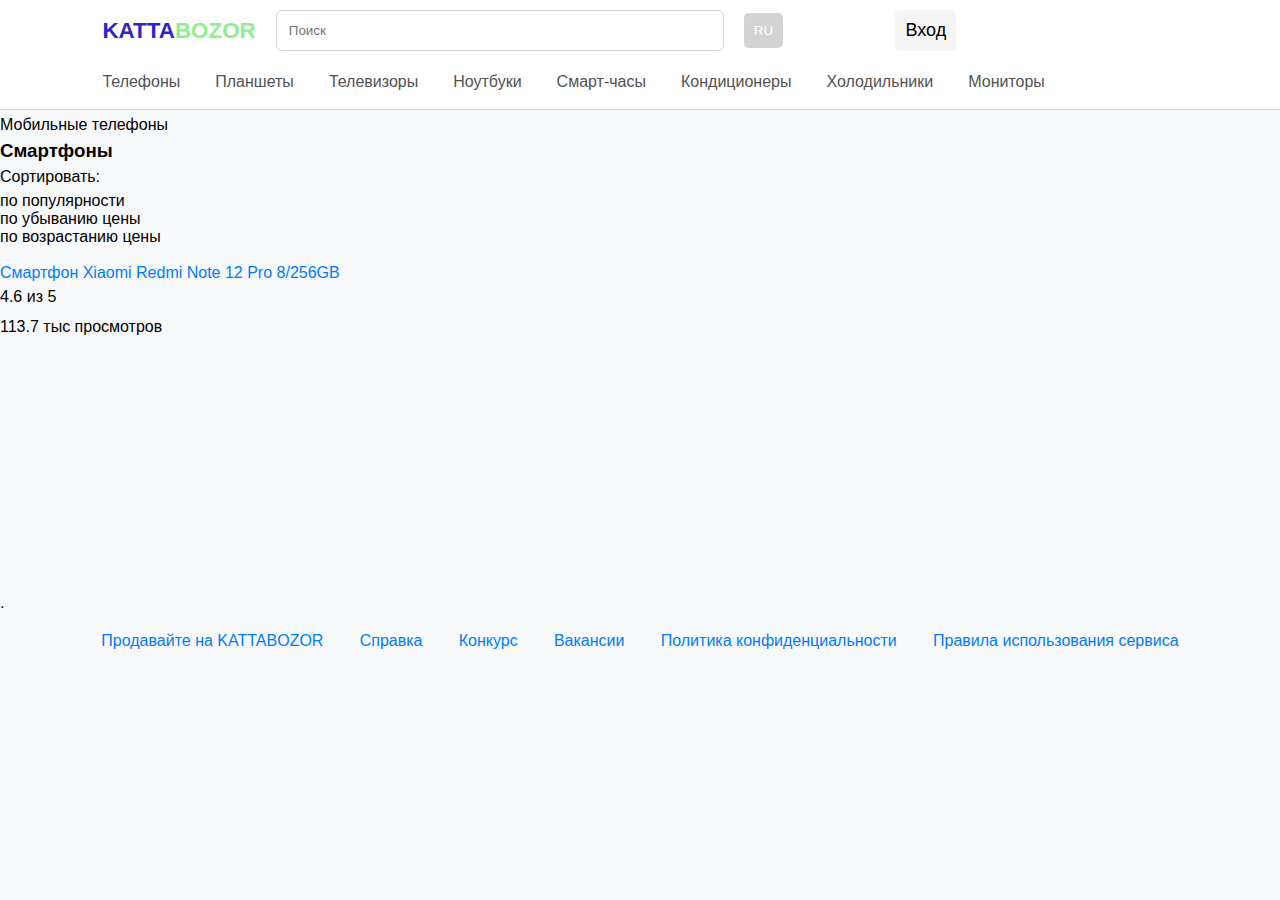
==== phones.html @ 31a4e6ea "lots of updates" ====
<!DOCTYPE html>
<html lang="en">
<head>
    <meta charset="UTF-8">
    <meta name="viewport" content="width=device-width, initial-scale=1.0">
    <link rel="stylesheet" href="rules.css">
    <link rel="stylesheet" href="styles.css">
    <link rel="shortcut icon" href="kattabozor.png" type="image/x-icon">
    <script src="script.js"></script>
    <title>Kattabozor</title>
</head>
<body>
    <header>
        <nav>
            <div class="first">
                <a href="index.html">
                    <p style="color: rgb(47, 35, 204)">KATTA<span style="color: lightgreen">BOZOR</span></p>
                </a>
                <input type="search" placeholder="Поиск">
                <div class="lang">
                    <button>RU</button>
                    <div class="lang-content">
                        <option value="ru">RU</option>
                        <option value="uz">UZ</option>
                    </div>
                </div>
                <a href="signIn.html" class="sign_up">Вход</a>
            </div>
            <div class="second">
                <ul>
                    <li><a href="">Телефоны</a></li>
                    <li><a href="">Планшеты</a></li>
                    <li><a href="">Телевизоры</a></li>
                    <li><a href="">Ноутбуки</a></li>
                    <li><a href="">Смарт-часы</a></li>
                    <li><a href="">Кондиционеры</a></li>
                    <li><a href="">Холодильники</a></li>
                    <li><a href="">Мониторы</a></li>
                </ul>
            </div>
        </nav>
    </header>
    <main>
        <div class="description">
            <p>Мобильные телефоны</p>
            <h3>Смартфоны</h3>
        </div>
        <div class="products">
            <div class="sorting">
                <p>Сортировать:</p>
                <ul>
                    <li>по популярности</li>
                    <li>по убыванию цены</li>
                    <li>по возрастанию цены</li>
                </ul>
                <div class="phoneslist">
                    <div>
                        <img src="" alt="">
                        <div class="desc">
                            <a href="">Смартфон Xiaomi Redmi Note 12 Pro 8/256GB</a>
                            <p>4.6 из 5</p>
                            <p>113.7 тыс просмотров</p>
                            <div class="prices">
                                <a href=""></a>
                                <p></p>
                            </div>
                        </div>
                    </div>
                    <div>
                        <img src="" alt="">
                        <div class="desc">
                            <a href=""></a>
                            <p></p>
                            <div class="prices">
                                <a href=""></a>
                                <p></p>
                            </div>
                        </div>
                    </div>
                    <div>
                        <img src="" alt="">
                        <div class="desc">
                            <a href=""></a>
                            <p></p>
                            <div class="prices">
                                <a href=""></a>
                                <p></p>
                            </div>
                        </div>
                    </div>
                    <div>
                        <img src="" alt="">
                        <div class="desc">
                            <a href=""></a>
                            <p></p>
                            <div class="prices">
                                <a href=""></a>
                                <p></p>
                            </div>
                        </div>
                    </div>
                    <div>
                        <img src="" alt="">
                        <div class="desc">
                            <a href=""></a>
                            <p></p>
                            <div class="prices">
                                <a href=""></a>
                                <p></p>
                            </div>
                        </div>
                    </div>
                    <div>
                        <img src="" alt="">
                        <div class="desc">
                            <a href=""></a>
                            <p></p>
                            <div class="prices">
                                <a href=""></a>
                                <p></p>
                            </div>
                        </div>
                    </div>
                    <div>
                        <img src="" alt="">
                        <div class="desc">
                            <a href=""></a>
                            <p></p>
                            <div class="prices">
                                <a href=""></a>
                                <p></p>
                            </div>
                        </div>
                    </div>
                    <div>
                        <img src="" alt="">
                        <div class="desc">
                            <a href=""></a>
                            <p></p>
                            <div class="prices">
                                <a href=""></a>
                                <p></p>
                            </div>
                        </div>
                    </div>
                    <div>
                        <img src="" alt="">
                        <div class="desc">
                            <a href=""></a>
                            <p></p>
                            <div class="prices">
                                <a href=""></a>
                                <p></p>
                            </div>
                        </div>
                    </div>
                    <div>
                        <img src="" alt="">
                        <div class="desc">
                            <a href=""></a>
                            <p></p>
                            <div class="prices">
                                <a href=""></a>
                                <p></p>
                            </div>
                        </div>
                    </div>
                    <div>
                        <img src="" alt="">
                        <div class="desc">
                            <a href=""></a>
                            <p></p>
                            <div class="prices">
                                <a href=""></a>
                                <p></p>
                            </div>
                        </div>
                    </div>
                    <div>
                        <img src="" alt="">
                        <div class="desc">
                            <a href=""></a>
                            <p></p>
                            <div class="prices">
                                <a href=""></a>
                                <p></p>
                            </div>
                        </div>
                    </div>
                    <div>
                        <img src="" alt="">
                        <div class="desc">
                            <a href=""></a>
                            <p></p>
                            <div class="prices">
                                <a href=""></a>
                                <p></p>
                            </div>
                        </div>
                    </div>
                    <div>
                        <img src="" alt="">
                        <div class="desc">
                            <a href=""></a>
                            <p></p>
                            <div class="prices">
                                <a href=""></a>
                                <p></p>
                            </div>
                        </div>
                    </div>
                    <div>
                        <img src="" alt="">
                        <div class="desc">
                            <a href=""></a>
                            <p></p>
                            <div class="prices">
                                <a href=""></a>
                                <p></p>
                            </div>
                        </div>
                    </div>
                </div>
            </div>
            .
        </div>
    </main>
    <footer>
        <ul>
            <li><a href="">Продавайте на KATTABOZOR</a></li>
            <li><a href="">Справка</a></li>
            <li><a href="">Конкурс</a></li>
            <li><a href="">Вакансии</a></li>
            <li><a href="privacy.html">Политика конфиденциальности</a></li>
            <li><a href="rules.html">Правила использования сервиса</a></li>
        </ul>
    </footer>
---- rules.css ----
:root {
    --link-gray: rgb(82, 82, 82)
}

a {
    color: #007bff;
}
* {
    padding: 0;
    margin: 0;
    font-family: -apple-system,BlinkMacSystemFont,Segoe UI,Roboto,Helvetica Neue,Arial,Noto Sans,Liberation Sans,sans-serif,Apple Color Emoji,Segoe UI Emoji,Segoe UI Symbol,Noto Color Emoji;
    box-sizing: border-box;
    text-decoration: none;
}

ul {
    list-style-type: none;
}

body {
    background-color: #f8f9fa;
}

div.first {
    display: flex;
    align-items: center;
    background-color: white;
}

.first a {
    font-size: 1.4rem;
    font-weight: bold;
}

.first a {
    margin-left: 8%;
}

.lang {
    position: relative;
    display: inline-block;
}

.lang button {
    background-color: lightgray;
    color: white;
    padding: 10px;
    border: none;
    cursor: pointer;
    border-radius: 5px;
}

.lang-content {
    display: none;
    position: absolute;
    background-color: #fff;
    min-width: 200%;
    box-shadow: 0px 8px 16px 0px rgba(0,0,0,0.2);
    z-index: 1;
}

.lang-content option {
    color: black;
    padding: 12px 16px;
    text-decoration: none;
    display: block;
}

.lang-content option:hover {
    background-color: #f9f9f9;
}

.lang:hover .lang-content {
    display: block;
}

.first input{
    border: 1px solid rgb(192, 190, 190);
    border-radius: 6px;
    padding: 12px;
    width: 35%;
}

input:focus {
    border-color: red;
}

.first > * {
    margin: 10px;
}

a.sign_up {
    background-color: rgb(245, 245, 245);
    border-radius: 5px;
    color: black;
    font-size: large;
    font-weight: normal;
    padding: 10px;
}

div.second ul {
    display: flex;
    align-items: center;
    padding: 12px 0;
    padding-left: 8%;
    background-color: #fff;
}

.second ul li a{
    display: inline-block;
    padding:  6px 35px;
    padding-top: 0;
    color: var(--link-gray);
}

.second ul li a:first-child{
    padding-left: 0;
}

nav {
    border-bottom: 1px solid lightgray;
}

.rules {
    padding: 35px;
    border: 1px solid lightgray;
    background-color: #fff;
    width: 87%;
    margin: 25px auto;
}

.rules h3 {
    font-size: 1.3rem;
    font-weight: 400;
    padding-bottom: 25px;
}

.rules li, p {
    line-height: 30px;
}

.rules ul {
    padding: 10px 35px;
    list-style-type: disc;
}
---- styles.css ----
:root {
    --link-gray: rgb(82, 82, 82);
    --border-gray: 1px solid lightgray;
}

a {
    color: #007bff;
}
* {
    padding: 0;
    margin: 0;
    font-family: -apple-system,BlinkMacSystemFont,Segoe UI,Roboto,Helvetica Neue,Arial,Noto Sans,Liberation Sans,sans-serif,Apple Color Emoji,Segoe UI Emoji,Segoe UI Symbol,Noto Color Emoji;
    box-sizing: border-box;
    text-decoration: none;
}

ul {
    list-style-type: none;
}

body {
    background-color: #f8f9fa;
}

div.first {
    display: flex;
    align-items: center;
    background-color: white;
}

.first a {
    font-size: 1.4rem;
    font-weight: bold;
}

.first a {
    margin-left: 8%;
}

.lang {
    position: relative;
    display: inline-block;
}

.lang button {
    background-color: lightgray;
    color: white;
    padding: 10px;
    border: none;
    cursor: pointer;
    border-radius: 5px;
}

.lang-content {
    display: none;
    position: absolute;
    background-color: #fff;
    min-width: 200%;
    box-shadow: 0px 8px 16px 0px rgba(0,0,0,0.2);
    z-index: 1;
}

.lang-content option {
    color: black;
    padding: 12px 16px;
    text-decoration: none;
    display: block;
}

.lang-content option:hover {
    background-color: #f9f9f9;
}

.lang:hover .lang-content {
    display: block;
}

.first input{
    border: var(--border-gray);
    border-radius: 6px;
    padding: 12px;
    width: 35%;
}

input:focus {
    border-color: red;
}

.first > * {
    margin: 10px;
}

a.sign_up {
    background-color: rgb(245, 245, 245);
    border-radius: 5px;
    color: black;
    font-size: large;
    font-weight: normal;
    padding: 10px;
}

div.second ul {
    display: flex;
    align-items: center;
    padding: 12px 0;
    padding-left: 8%;
    background-color: #fff;
}

.second ul li a{
    display: inline-block;
    padding:  6px 35px;
    padding-top: 0;
    color: var(--link-gray);
}

.second ul li a:first-child{
    padding-left: 0;
}

nav {
    border-bottom: var(--border-gray);
}

.layer ul {
    margin: 20px 30px;
    display: none;
    
}
.layer ul li a {
    display: block;
    width: 50%;
    padding: 15px 25px;
    background-color: #fff;
}

.layer ul li a:hover {
    background-color: aliceblue;
}

section.start p {
    width: 87%;
    background-color: white;
    margin: 10px auto;
    display: block;
    padding: 25px;
    border: var(--border-gray);
}

.start img {
    vertical-align: middle;
    margin-left: 8px;
}

.categories {
    width: 87%;
    margin: 15px auto;
    border: var(--border-gray);
    background-color: white;
}

.categories p.head {
    font-size: 1.6rem;
    margin: 20px 25px;
}

.links ul {
    columns: 3;
    padding: 10px;
}

.links ul li a {
    display: inline-block;
    margin: 18px 25px;
    color: var(--link-gray);
}

.links ul li a:first-child {
    margin-top: 0;
}

.signIn {
    display: flex;
    justify-content: center;
    align-items: center;
    min-height: 400px;
    width: 87%;
    margin: 15px auto;
    border: var(--border-gray);
    background-color: white;
}

.center {
    background-color: white;
    display: flex;
    flex-direction: column;
    align-items: center;
    width: 30%;

}
.center h5 {
    padding-bottom: 20px;
    font-size: 1.2rem;
}

.center button {
    margin: 8px;
    background-color: #007bff;
    border: none;
    border-radius: 5px;
    padding: 10px 15px;
    width: 100%;
    color: #fff;
    font-size: 1.1rem;
}

.center button:hover {
    background-color: #0062ca;
}

.center p {
    text-align: center;
    font-size: 0.8rem;
    color: gray;
    line-height: 25px;
}

.center p a {
    color: #007bff;
}

footer ul {
    display: flex;
    justify-content: space-around;
    width: 87%;
    margin: 20px auto;
}

.vacancies {
    width: 87%;
    background-color: #fff;
    border: var(--border-gray);
    margin: 25px auto;
}

.vacancies h2 {
    padding: 20px;
}

.flexjobs {
    justify-content: space-around;
    display: flex;
    flex-direction: row;
    flex-wrap: wrap;
}

.cards {
    padding-bottom: 20px;
}

.cards img {
    height: 300px;
    width: 300px;
}

.cards ul {
    list-style-type: disc;
    padding-left: 40px;
}

.jobdesc {
    border: var(--border-gray);
    padding: 10px;
    max-width: 300px;
}
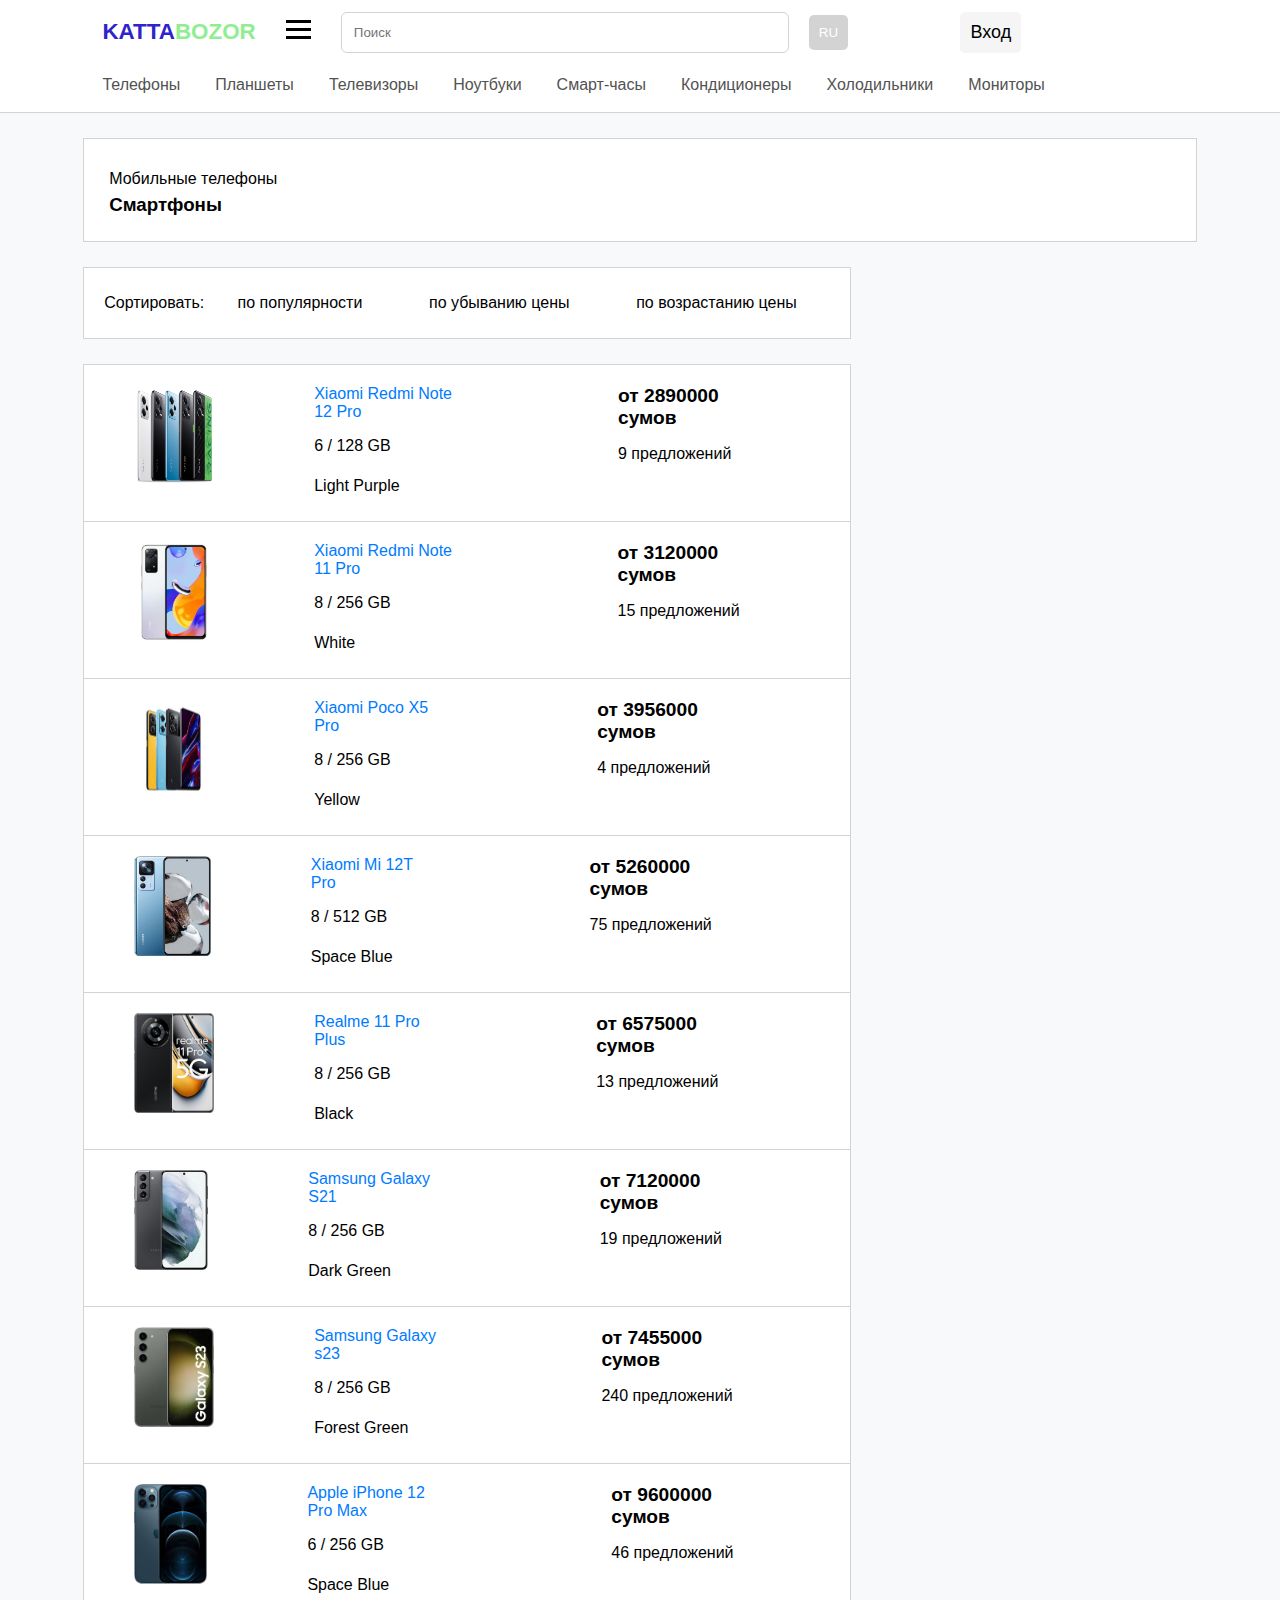
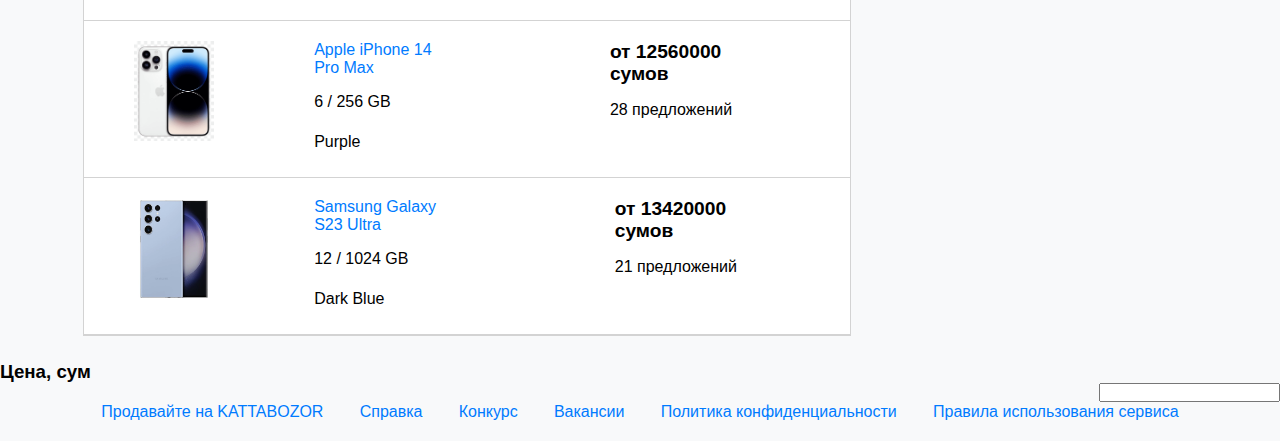
==== commit a8d3e9ad: "added photos & updated code" ====
--- a/phones.html
+++ b/phones.html
@@ -16,6 +16,11 @@
                 <a href="index.html">
                     <p style="color: rgb(47, 35, 204)">KATTA<span style="color: lightgreen">BOZOR</span></p>
                 </a>
+                <button id="menu-button" onclick="showCategories()">
+                    <span class="hamburger-line"></span>
+                    <span class="hamburger-line"></span>
+                    <span class="hamburger-line"></span>
+                </button>
                 <input type="search" placeholder="Поиск">
                 <div class="lang">
                     <button>RU</button>
@@ -41,6 +46,21 @@
         </nav>
     </header>
     <main>
+        <div id="layer">
+            <ul>
+                <li><a href="phones.html">Мобильные телефоны</a></li>
+                <li><a href="">Кондиционеры</a></li>
+                <li><a href="">Ноутбуки</a></li>
+                <li><a href="">Холодильники</a></li>
+                <li><a href="">Планшеты</a></li>
+                <li><a href="">Телевизоры</a></li>
+                <li><a href="">Стиральные машины</a></li>
+                <li><a href="">Видеокарты</a></li>
+                <li><a href="">Смарт-часы и фитнес-браслеты</a></li>
+                <li><a href="">Наушники</a></li>
+            </ul>
+        </div>
+
         <div class="description">
             <p>Мобильные телефоны</p>
             <h3>Смартфоны</h3>
@@ -53,176 +73,155 @@
                     <li>по убыванию цены</li>
                     <li>по возрастанию цены</li>
                 </ul>
-                <div class="phoneslist">
-                    <div>
-                        <img src="" alt="">
-                        <div class="desc">
-                            <a href="">Смартфон Xiaomi Redmi Note 12 Pro 8/256GB</a>
-                            <p>4.6 из 5</p>
-                            <p>113.7 тыс просмотров</p>
-                            <div class="prices">
-                                <a href=""></a>
-                                <p></p>
-                            </div>
-                        </div>
-                    </div>
-                    <div>
-                        <img src="" alt="">
-                        <div class="desc">
-                            <a href=""></a>
-                            <p></p>
-                            <div class="prices">
-                                <a href=""></a>
-                                <p></p>
-                            </div>
-                        </div>
-                    </div>
-                    <div>
-                        <img src="" alt="">
-                        <div class="desc">
-                            <a href=""></a>
-                            <p></p>
-                            <div class="prices">
-                                <a href=""></a>
-                                <p></p>
-                            </div>
-                        </div>
-                    </div>
-                    <div>
-                        <img src="" alt="">
-                        <div class="desc">
-                            <a href=""></a>
-                            <p></p>
-                            <div class="prices">
-                                <a href=""></a>
-                                <p></p>
-                            </div>
-                        </div>
-                    </div>
-                    <div>
-                        <img src="" alt="">
-                        <div class="desc">
-                            <a href=""></a>
-                            <p></p>
-                            <div class="prices">
-                                <a href=""></a>
-                                <p></p>
-                            </div>
-                        </div>
-                    </div>
-                    <div>
-                        <img src="" alt="">
-                        <div class="desc">
-                            <a href=""></a>
-                            <p></p>
-                            <div class="prices">
-                                <a href=""></a>
-                                <p></p>
-                            </div>
-                        </div>
-                    </div>
-                    <div>
-                        <img src="" alt="">
-                        <div class="desc">
-                            <a href=""></a>
-                            <p></p>
-                            <div class="prices">
-                                <a href=""></a>
-                                <p></p>
-                            </div>
-                        </div>
-                    </div>
-                    <div>
-                        <img src="" alt="">
-                        <div class="desc">
-                            <a href=""></a>
-                            <p></p>
-                            <div class="prices">
-                                <a href=""></a>
-                                <p></p>
-                            </div>
-                        </div>
-                    </div>
-                    <div>
-                        <img src="" alt="">
-                        <div class="desc">
-                            <a href=""></a>
-                            <p></p>
-                            <div class="prices">
-                                <a href=""></a>
-                                <p></p>
-                            </div>
-                        </div>
-                    </div>
-                    <div>
-                        <img src="" alt="">
-                        <div class="desc">
-                            <a href=""></a>
-                            <p></p>
-                            <div class="prices">
-                                <a href=""></a>
-                                <p></p>
-                            </div>
-                        </div>
-                    </div>
-                    <div>
-                        <img src="" alt="">
-                        <div class="desc">
-                            <a href=""></a>
-                            <p></p>
-                            <div class="prices">
-                                <a href=""></a>
-                                <p></p>
-                            </div>
-                        </div>
-                    </div>
-                    <div>
-                        <img src="" alt="">
-                        <div class="desc">
-                            <a href=""></a>
-                            <p></p>
-                            <div class="prices">
-                                <a href=""></a>
-                                <p></p>
-                            </div>
-                        </div>
-                    </div>
-                    <div>
-                        <img src="" alt="">
-                        <div class="desc">
-                            <a href=""></a>
-                            <p></p>
-                            <div class="prices">
-                                <a href=""></a>
-                                <p></p>
-                            </div>
-                        </div>
-                    </div>
-                    <div>
-                        <img src="" alt="">
-                        <div class="desc">
-                            <a href=""></a>
-                            <p></p>
-                            <div class="prices">
-                                <a href=""></a>
-                                <p></p>
-                            </div>
-                        </div>
-                    </div>
-                    <div>
-                        <img src="" alt="">
-                        <div class="desc">
-                            <a href=""></a>
-                            <p></p>
-                            <div class="prices">
-                                <a href=""></a>
-                                <p></p>
-                            </div>
-                        </div>
-                    </div>
-                </div>
-            </div>
-            .
+            </div>
+            <div class="phoneslist">
+                    <div>
+                        <img src="note12pro.jpg" alt="Redmi Note 12 Pro">
+                        <div class="desc">
+                            <div class="stats">
+                                <a href="">Xiaomi Redmi Note 12 Pro</a>
+                                <p>6 / 128 GB</p>
+                                <p>Light Purple</p>
+                            </div>
+                            <div class="prices">
+                                <a href="">2890000</a>
+                                <p>9</p>
+                            </div>
+                        </div>
+                    </div>
+                    <div>
+                        <img src="note11pro.jpg" alt="Redmi Note 11 Pro">
+                        <div class="desc">
+                            <div class="stats">
+                                <a href="">Xiaomi Redmi Note 11 Pro</a>
+                                <p>8 / 256 GB</p>
+                                <p>White</p>
+                            </div>
+                            <div class="prices">
+                                <a href="">3120000</a>
+                                <p>15</p>
+                            </div>
+                        </div>
+                    </div>
+                    <div>
+                        <img src="x5pro.jpg" alt="Poco X5 Pro">
+                        <div class="desc">
+                            <div class="stats">
+                                <a href="">Xiaomi Poco X5 Pro</a>
+                                <p>8 / 256 GB</p>
+                                <p>Yellow</p>
+                            </div>
+                            <div class="prices">
+                                <a href="">3956000</a>
+                                <p>4</p>
+                            </div>
+                        </div>
+                    </div>
+                    <div>
+                        <img src="12t.jpg" alt="Xiaomi 12T">
+                        <div class="desc">
+                            <div class="stats">
+                                <a href="">Xiaomi Mi 12T Pro</a>
+                                <p>8 / 512 GB</p>
+                                <p>Space Blue</p>
+                            </div>
+                            <div class="prices">
+                                <a href="">5260000</a>
+                                <p>75</p>
+                            </div>
+                        </div>
+                    </div>
+                    <div>
+                        <img src="realme.jpg" alt="Realme 11">
+                        <div class="desc">
+                            <div class="stats">
+                                <a href="">Realme 11 Pro Plus</a>
+                                <p>8 / 256 GB</p>
+                                <p>Black</p>
+                            </div>
+                            <div class="prices">
+                                <a href="">6575000</a>
+                                <p>13</p>
+                            </div>
+                        </div>
+                    </div>
+                    <div>
+                        <img src="s21.jpg" alt="Galaxy S21">
+                        <div class="desc">
+                            <div class="stats">
+                                <a href="">Samsung Galaxy S21</a>
+                                <p>8 / 256 GB</p>
+                                <p>Dark Green</p>
+                            </div>
+                            <div class="prices">
+                                <a href="">7120000</a>
+                                <p>19</p>
+                            </div>
+                        </div>
+                    </div>
+                    <div>
+                        <img src="s23.jpg" alt="Galaxy S23">
+                        <div class="desc">
+                            <div class="stats">
+                                <a href="">Samsung Galaxy s23</a>
+                                <p>8 / 256 GB</p>
+                                <p>Forest Green</p>
+                            </div>
+                            <div class="prices">
+                                <a href="">7455000</a>
+                                <p>240</p>
+                            </div>
+                        </div>
+                    </div>
+                    <div>
+                        <img src="iphone.jpg" alt="iPhone 12">
+                        <div class="desc">
+                            <div class="stats">
+                                <a href="">Apple iPhone 12 Pro Max</a>
+                                <p>6 / 256 GB</p>
+                                <p>Space Blue</p>
+                            </div>
+                            <div class="prices">
+                                <a href="">9600000</a>
+                                <p>46</p>
+                            </div>
+                        </div>
+                    </div>
+                    <div>
+                        <img src="14promax.png" alt="iPhone 14">
+                        <div class="desc">
+                            <div class="stats">
+                                <a href="">Apple iPhone 14 Pro Max</a>
+                                <p>6 / 256 GB</p>
+                                <p>Purple</p>
+                            </div>
+                            <div class="prices">
+                                <a href="">12560000</a>
+                                <p>28</p>
+                            </div>
+                        </div>
+                    </div>
+                    <div>
+                        <img src="23ultra.webp" alt="">
+                        <div class="desc">
+                            <div class="stats">
+                                <a href="">Samsung Galaxy S23 Ultra</a>
+                                <p>12 / 1024 GB</p>
+                                <p>Dark Blue</p>
+                            </div>
+                            <div class="prices">
+                                <a href="">13420000</a>
+                                <p>21</p>
+                            </div>
+                        </div>
+                    </div>
+            </div>
+        </div>
+        <div class="sidebar">
+            <div class="filterprice">
+                <h3>Цена, сум</h3>
+                <input type="number" style="float: right;">
+            </div>
         </div>
     </main>
     <footer>
--- a/rules.css
+++ b/rules.css
@@ -142,4 +142,4 @@
 .rules ul {
     padding: 10px 35px;
     list-style-type: disc;
-}+}
--- a/styles.css
+++ b/styles.css
@@ -35,6 +35,43 @@
 
 .first a {
     margin-left: 8%;
+}
+
+#menu-button {
+    background: none;
+    border: none;
+    padding: 10px;
+    cursor: pointer;
+    transition: transform 0.3s ease;
+}
+  
+.hamburger-line {
+    display: block;
+    width: 25px;
+    height: 3px;
+    margin-bottom: 5px;
+    background: #000;
+    transition: transform 0.3s ease;
+}
+
+#layer {
+    position: absolute;
+    top: 50px;
+    display: none;
+    margin-left: 8%;
+    width: 70%;
+    background-color: #fff;
+    box-shadow: 3px 5px 1000px black;
+}
+
+#layer ul li a {
+    display: block;
+    color: #000;
+    padding: 20px 30px;
+}
+
+#layer ul li a:hover {
+    background-color: rgb(235, 235, 235);
 }
 
 .lang {
@@ -274,3 +311,104 @@
     max-width: 300px;
 }
 
+.description {
+    width: 87%;
+    background-color: white;
+    border: var(--border-gray);
+    margin: 25px auto;
+    padding: 25px;
+}
+
+.products .sorting {
+    display: flex;
+}
+
+.sorting, .phoneslist {
+    width: 60%;
+    background-color: white;
+    border: var(--border-gray);
+    margin: 25px auto;
+    margin-left: 6.5%;
+    border-bottom: var(--border-gray);
+    padding: 20px;
+}
+
+.phoneslist {
+    padding: 0;
+}
+
+.sorting ul {
+    display: flex;
+    justify-content: space-around;
+    width: 100%;
+    align-items: center;
+
+}
+
+.desc {
+    display: flex;
+}
+.phoneslist {
+    display: flex;
+    flex-direction: column;
+}
+
+.phoneslist > div {
+    display: flex;
+    flex-direction: row;
+    justify-content: safe;
+    border-bottom: var(--border-gray);
+    padding: 15px 30px;
+}
+
+.desc > div > * {
+    margin: 5px 80px;
+}
+
+.desc {
+    display: flex;
+    flex-direction: row;
+    justify-content: space-around;
+}
+.desc > div {
+    display: flex;
+    flex-direction: column;
+}
+
+.stats {
+    display: flex;
+    flex-direction: row;
+    justify-content: space-around;
+}
+
+.phoneslist img {
+    height: 100px;
+    width: 80px;
+    margin: 5px 20px;
+}
+
+.prices a {
+    color: black;
+    font-weight: bold;
+    font-size: 1.2rem;
+}
+
+.prices a::before {
+    content: "от ";
+}
+
+.prices a::after {
+    content: " сумов";
+}
+
+.prices p::after {
+    content: " предложений";
+}
+
+.phoneslist img {
+    transition: all 0.5s ease-out;
+}
+.phoneslist img:hover {
+    transform: scale(2.5);
+    box-shadow: 3px 6px 150px black;
+}
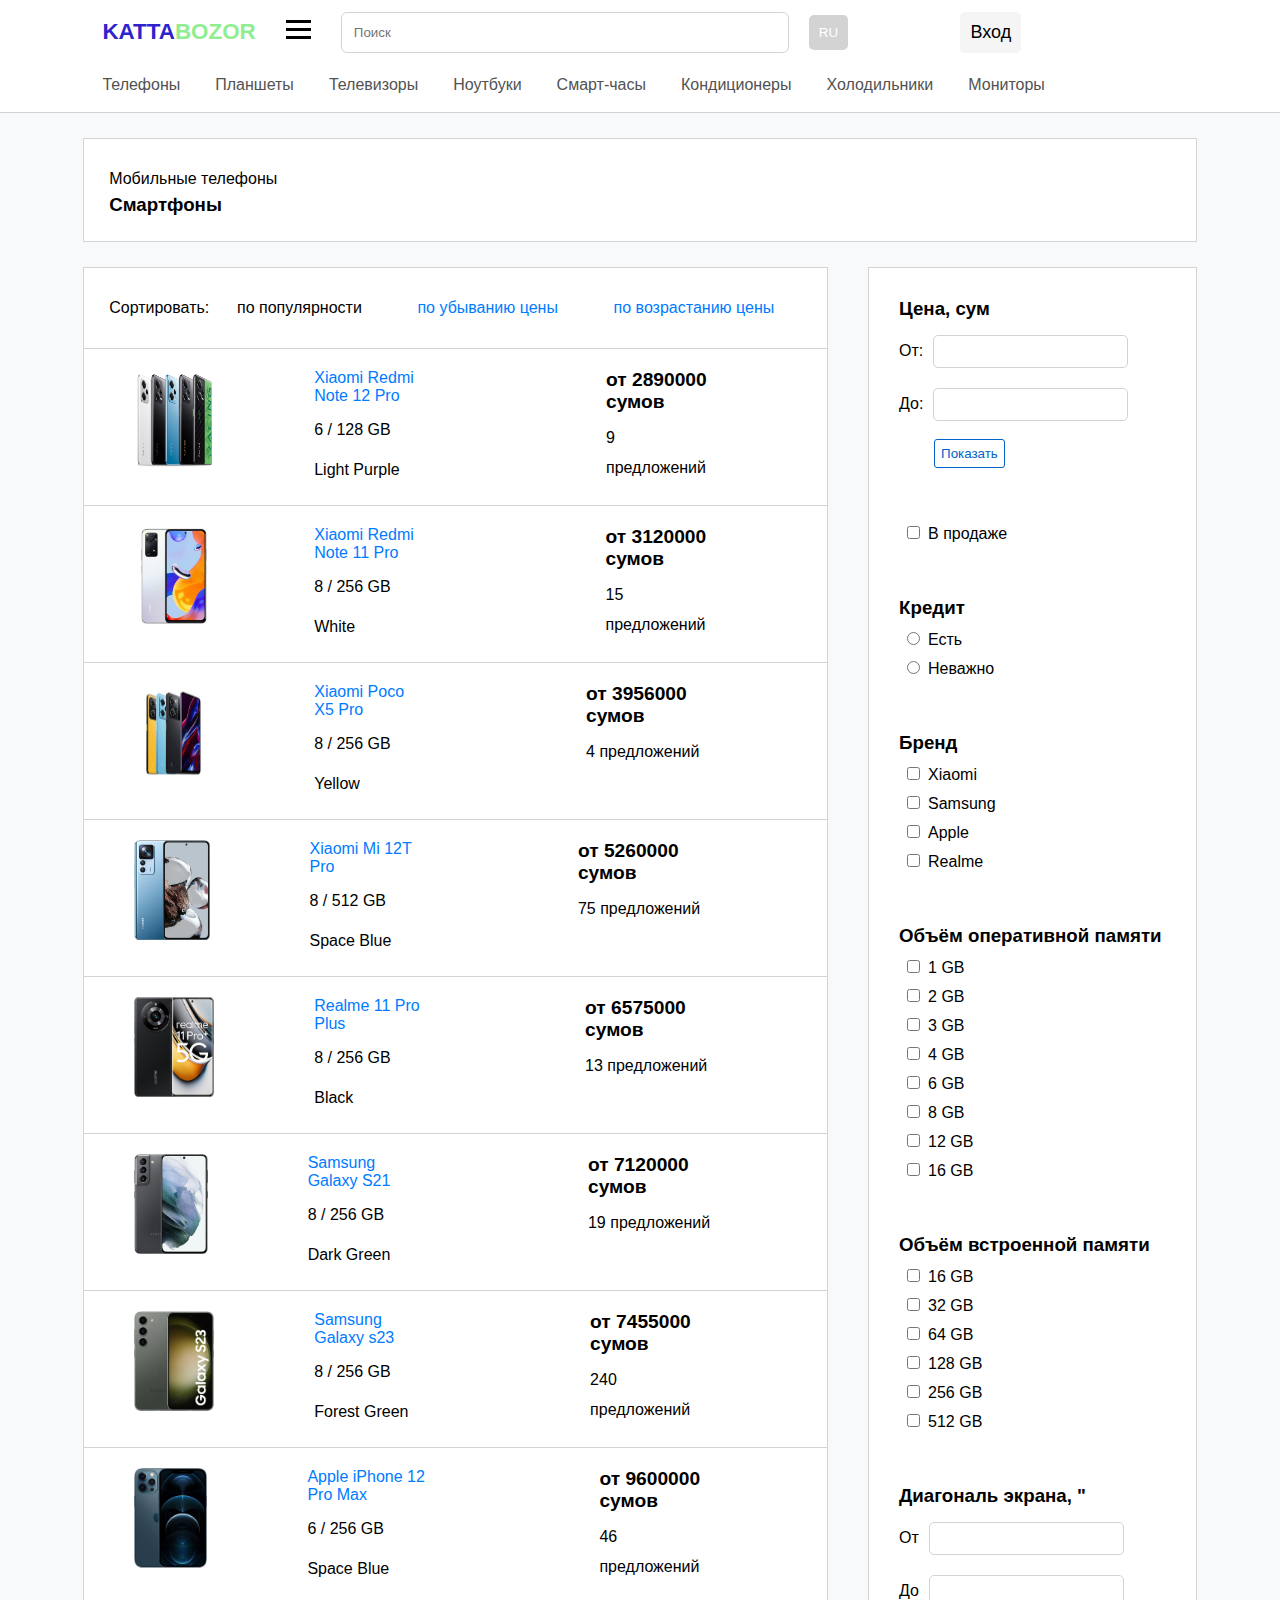
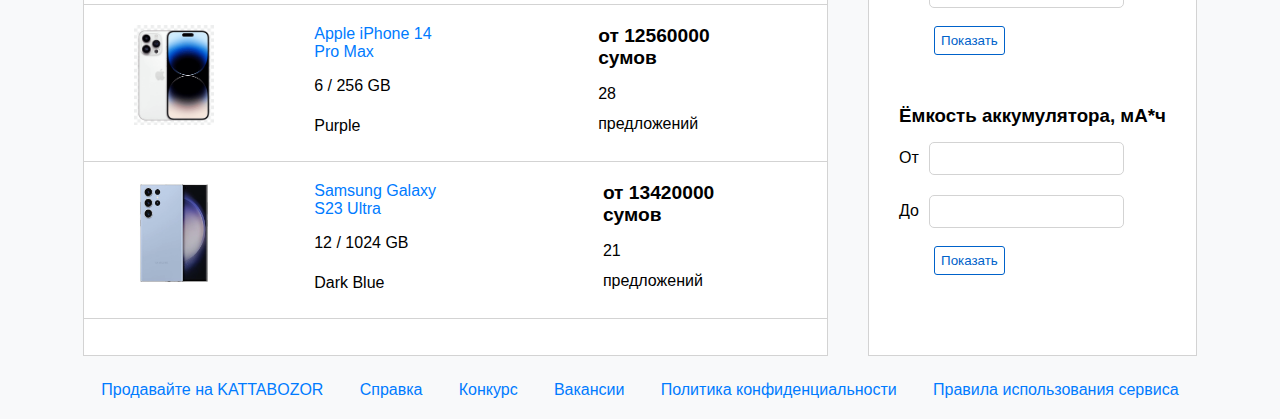
==== commit 8e636767: "final update" ====
--- a/phones.html
+++ b/phones.html
@@ -33,7 +33,7 @@
             </div>
             <div class="second">
                 <ul>
-                    <li><a href="">Телефоны</a></li>
+                    <li><a href="phones.html">Телефоны</a></li>
                     <li><a href="">Планшеты</a></li>
                     <li><a href="">Телевизоры</a></li>
                     <li><a href="">Ноутбуки</a></li>
@@ -65,162 +65,205 @@
             <p>Мобильные телефоны</p>
             <h3>Смартфоны</h3>
         </div>
-        <div class="products">
-            <div class="sorting">
-                <p>Сортировать:</p>
-                <ul>
-                    <li>по популярности</li>
-                    <li>по убыванию цены</li>
-                    <li>по возрастанию цены</li>
-                </ul>
-            </div>
-            <div class="phoneslist">
-                    <div>
-                        <img src="note12pro.jpg" alt="Redmi Note 12 Pro">
-                        <div class="desc">
-                            <div class="stats">
-                                <a href="">Xiaomi Redmi Note 12 Pro</a>
-                                <p>6 / 128 GB</p>
-                                <p>Light Purple</p>
-                            </div>
-                            <div class="prices">
-                                <a href="">2890000</a>
-                                <p>9</p>
-                            </div>
-                        </div>
-                    </div>
-                    <div>
-                        <img src="note11pro.jpg" alt="Redmi Note 11 Pro">
-                        <div class="desc">
-                            <div class="stats">
-                                <a href="">Xiaomi Redmi Note 11 Pro</a>
-                                <p>8 / 256 GB</p>
-                                <p>White</p>
-                            </div>
-                            <div class="prices">
-                                <a href="">3120000</a>
-                                <p>15</p>
-                            </div>
-                        </div>
-                    </div>
-                    <div>
-                        <img src="x5pro.jpg" alt="Poco X5 Pro">
-                        <div class="desc">
-                            <div class="stats">
-                                <a href="">Xiaomi Poco X5 Pro</a>
-                                <p>8 / 256 GB</p>
-                                <p>Yellow</p>
-                            </div>
-                            <div class="prices">
-                                <a href="">3956000</a>
-                                <p>4</p>
-                            </div>
-                        </div>
-                    </div>
-                    <div>
-                        <img src="12t.jpg" alt="Xiaomi 12T">
-                        <div class="desc">
-                            <div class="stats">
-                                <a href="">Xiaomi Mi 12T Pro</a>
-                                <p>8 / 512 GB</p>
-                                <p>Space Blue</p>
-                            </div>
-                            <div class="prices">
-                                <a href="">5260000</a>
-                                <p>75</p>
-                            </div>
-                        </div>
-                    </div>
-                    <div>
-                        <img src="realme.jpg" alt="Realme 11">
-                        <div class="desc">
-                            <div class="stats">
-                                <a href="">Realme 11 Pro Plus</a>
-                                <p>8 / 256 GB</p>
-                                <p>Black</p>
-                            </div>
-                            <div class="prices">
-                                <a href="">6575000</a>
-                                <p>13</p>
-                            </div>
-                        </div>
-                    </div>
-                    <div>
-                        <img src="s21.jpg" alt="Galaxy S21">
-                        <div class="desc">
-                            <div class="stats">
-                                <a href="">Samsung Galaxy S21</a>
-                                <p>8 / 256 GB</p>
-                                <p>Dark Green</p>
-                            </div>
-                            <div class="prices">
-                                <a href="">7120000</a>
-                                <p>19</p>
-                            </div>
-                        </div>
-                    </div>
-                    <div>
-                        <img src="s23.jpg" alt="Galaxy S23">
-                        <div class="desc">
-                            <div class="stats">
-                                <a href="">Samsung Galaxy s23</a>
-                                <p>8 / 256 GB</p>
-                                <p>Forest Green</p>
-                            </div>
-                            <div class="prices">
-                                <a href="">7455000</a>
-                                <p>240</p>
-                            </div>
-                        </div>
-                    </div>
-                    <div>
-                        <img src="iphone.jpg" alt="iPhone 12">
-                        <div class="desc">
-                            <div class="stats">
-                                <a href="">Apple iPhone 12 Pro Max</a>
-                                <p>6 / 256 GB</p>
-                                <p>Space Blue</p>
-                            </div>
-                            <div class="prices">
-                                <a href="">9600000</a>
-                                <p>46</p>
-                            </div>
-                        </div>
-                    </div>
-                    <div>
-                        <img src="14promax.png" alt="iPhone 14">
-                        <div class="desc">
-                            <div class="stats">
-                                <a href="">Apple iPhone 14 Pro Max</a>
-                                <p>6 / 256 GB</p>
-                                <p>Purple</p>
-                            </div>
-                            <div class="prices">
-                                <a href="">12560000</a>
-                                <p>28</p>
-                            </div>
-                        </div>
-                    </div>
-                    <div>
-                        <img src="23ultra.webp" alt="">
-                        <div class="desc">
-                            <div class="stats">
-                                <a href="">Samsung Galaxy S23 Ultra</a>
-                                <p>12 / 1024 GB</p>
-                                <p>Dark Blue</p>
-                            </div>
-                            <div class="prices">
-                                <a href="">13420000</a>
-                                <p>21</p>
-                            </div>
-                        </div>
-                    </div>
-            </div>
-        </div>
-        <div class="sidebar">
-            <div class="filterprice">
-                <h3>Цена, сум</h3>
-                <input type="number" style="float: right;">
+        <div class="container">
+            <div class="products">
+                <div class="sorting">
+                    <p>Сортировать:</p>
+                    <ul>
+                        <li>по популярности</li>
+                        <li><button onclick="descending()">по убыванию цены</button></li>
+                        <li><button onclick="ascending()">по возрастанию цены</button></li>
+                    </ul>
+                </div>
+                <div class="phoneslist" id="phones">
+                        <div>
+                            <img src="note12pro.jpg" alt="Redmi Note 12 Pro">
+                            <div class="desc">
+                                <div class="stats">
+                                    <a href="">Xiaomi Redmi Note 12 Pro</a>
+                                    <p>6 / 128 GB</p>
+                                    <p>Light Purple</p>
+                                </div>
+                                <div class="prices">
+                                    <a href="">2890000</a>
+                                    <p>9</p>
+                                </div>
+                            </div>
+                        </div>
+                        <div>
+                            <img src="note11pro.jpg" alt="Redmi Note 11 Pro">
+                            <div class="desc">
+                                <div class="stats">
+                                    <a href="">Xiaomi Redmi Note 11 Pro</a>
+                                    <p>8 / 256 GB</p>
+                                    <p>White</p>
+                                </div>
+                                <div class="prices">
+                                    <a href="">3120000</a>
+                                    <p>15</p>
+                                </div>
+                            </div>
+                        </div>
+                        <div>
+                            <img src="x5pro.jpg" alt="Poco X5 Pro">
+                            <div class="desc">
+                                <div class="stats">
+                                    <a href="">Xiaomi Poco X5 Pro</a>
+                                    <p>8 / 256 GB</p>
+                                    <p>Yellow</p>
+                                </div>
+                                <div class="prices">
+                                    <a href="">3956000</a>
+                                    <p>4</p>
+                                </div>
+                            </div>
+                        </div>
+                        <div>
+                            <img src="12t.jpg" alt="Xiaomi 12T">
+                            <div class="desc">
+                                <div class="stats">
+                                    <a href="">Xiaomi Mi 12T Pro</a>
+                                    <p>8 / 512 GB</p>
+                                    <p>Space Blue</p>
+                                </div>
+                                <div class="prices">
+                                    <a href="">5260000</a>
+                                    <p>75</p>
+                                </div>
+                            </div>
+                        </div>
+                        <div>
+                            <img src="realme.jpg" alt="Realme 11">
+                            <div class="desc">
+                                <div class="stats">
+                                    <a href="">Realme 11 Pro Plus</a>
+                                    <p>8 / 256 GB</p>
+                                    <p>Black</p>
+                                </div>
+                                <div class="prices">
+                                    <a href="">6575000</a>
+                                    <p>13</p>
+                                </div>
+                            </div>
+                        </div>
+                        <div>
+                            <img src="s21.jpg" alt="Galaxy S21">
+                            <div class="desc">
+                                <div class="stats">
+                                    <a href="">Samsung Galaxy S21</a>
+                                    <p>8 / 256 GB</p>
+                                    <p>Dark Green</p>
+                                </div>
+                                <div class="prices">
+                                    <a href="">7120000</a>
+                                    <p>19</p>
+                                </div>
+                            </div>
+                        </div>
+                        <div>
+                            <img src="s23.jpg" alt="Galaxy S23">
+                            <div class="desc">
+                                <div class="stats">
+                                    <a href="">Samsung Galaxy s23</a>
+                                    <p>8 / 256 GB</p>
+                                    <p>Forest Green</p>
+                                </div>
+                                <div class="prices">
+                                    <a href="">7455000</a>
+                                    <p>240</p>
+                                </div>
+                            </div>
+                        </div>
+                        <div>
+                            <img src="iphone.jpg" alt="iPhone 12">
+                            <div class="desc">
+                                <div class="stats">
+                                    <a href="">Apple iPhone 12 Pro Max</a>
+                                    <p>6 / 256 GB</p>
+                                    <p>Space Blue</p>
+                                </div>
+                                <div class="prices">
+                                    <a href="">9600000</a>
+                                    <p>46</p>
+                                </div>
+                            </div>
+                        </div>
+                        <div>
+                            <img src="14promax.png" alt="iPhone 14">
+                            <div class="desc">
+                                <div class="stats">
+                                    <a href="">Apple iPhone 14 Pro Max</a>
+                                    <p>6 / 256 GB</p>
+                                    <p>Purple</p>
+                                </div>
+                                <div class="prices">
+                                    <a href="">12560000</a>
+                                    <p>28</p>
+                                </div>
+                            </div>
+                        </div>
+                        <div>
+                            <img src="23ultra.webp" alt="">
+                            <div class="desc">
+                                <div class="stats">
+                                    <a href="">Samsung Galaxy S23 Ultra</a>
+                                    <p>12 / 1024 GB</p>
+                                    <p>Dark Blue</p>
+                                </div>
+                                <div class="prices">
+                                    <a href="">13420000</a>
+                                    <p>21</p>
+                                </div>
+                            </div>
+                        </div>
+                </div>
+            </div>
+            <div class="sidebar">
+                <div class="filter">
+                    <h3>Цена, сум</h3>
+                    <label for="starting">От:</label><input type="number"><br>
+                    <label for="ending">До:</label><input type="number"><br>
+                    <button>Показать</button>
+                </div>
+                <div class="salescheck">
+                    <input type="checkbox"><label for="on sales">В продаже</label>
+                </div>
+                <div class="checkcredit">
+                    <h3>Кредит</h3>
+                    <input type="radio" name="credit"><label for="yes">Есть</label><br>
+                    <input type="radio"  name="credit"><label for="doesn't matter">Неважно</label>
+                </div>
+                <div class="brand">
+                    <h3>Бренд</h3>
+                    <input type="checkbox"><label for="Xiaomi">Xiaomi</label><br>
+                    <input type="checkbox"><label for="Samsung">Samsung</label><br>
+                    <input type="checkbox"><label for="Apple">Apple</label><br>
+                    <input type="checkbox"><label for="Realme">Realme</label>
+                </div>
+                <div class="ram">
+                    <h3>Объём оперативной памяти</h3>
+                    <input type="checkbox"><label for="1">1 GB</label><br>
+                    <input type="checkbox"><label for="2">2 GB</label><br>
+                    <input type="checkbox"><label for="3">3 GB</label><br>
+                    <input type="checkbox"><label for="4">4 GB</label><br>
+                    <input type="checkbox"><label for="6">6 GB</label><br>
+                    <input type="checkbox"><label for="8">8 GB</label><br>
+                    <input type="checkbox"><label for="12">12 GB</label><br>
+                    <input type="checkbox"><label for="16">16 GB</label>
+                </div>
+                <div class="storage">
+                    <h3>Объём встроенной памяти</h3>
+                    <input type="checkbox"><label for="16">16 GB</label><br><input type="checkbox"><label for="32">32 GB</label><br><input type="checkbox"><label for="64">64 GB</label><br><input type="checkbox"><label for="128">128 GB</label><br><input type="checkbox"><label for="256">256 GB</label><br><input type="checkbox"><label for="512">512 GB</label>
+                </div>
+                <div class="filter">
+                    <h3>Диагональ экрана, "</h3>
+                    <label for="starting">От</label><input type="number"><br><label for="ending">До</label><input type="number"><br><button>Показать</button>
+                </div>
+                <div class="filter">
+                    <h3>Ёмкость аккумулятора, мА*ч</h3>
+                    <label for="starting">От</label><input type="text"><br><label for="ending">До</label><input type="text"><br>
+                    <button>Показать</button>
+                </div>
             </div>
         </div>
     </main>
@@ -229,7 +272,7 @@
             <li><a href="">Продавайте на KATTABOZOR</a></li>
             <li><a href="">Справка</a></li>
             <li><a href="">Конкурс</a></li>
-            <li><a href="">Вакансии</a></li>
+            <li><a href="vacancies.html">Вакансии</a></li>
             <li><a href="privacy.html">Политика конфиденциальности</a></li>
             <li><a href="rules.html">Правила использования сервиса</a></li>
         </ul>
--- a/styles.css
+++ b/styles.css
@@ -321,16 +321,22 @@
 
 .products .sorting {
     display: flex;
-}
-
-.sorting, .phoneslist {
-    width: 60%;
-    background-color: white;
-    border: var(--border-gray);
+    padding: 25px;
+}
+
+.container {
+    width: 87%;
     margin: 25px auto;
-    margin-left: 6.5%;
+}
+
+.products {
+    background-color: white;
+    border: var(--border-gray);
+    margin-right: 40px;
+}
+
+.sorting {
     border-bottom: var(--border-gray);
-    padding: 20px;
 }
 
 .phoneslist {
@@ -412,3 +418,66 @@
     transform: scale(2.5);
     box-shadow: 3px 6px 150px black;
 }
+
+.sorting button {
+    background-color: #fff;
+    border: none;
+    font-size: 1rem;
+    color: #007bff;
+}
+
+.sorting button:active {
+    color: black;
+}
+
+.container {
+    display: flex;
+}
+
+.products {
+    flex: 3;
+}
+
+.sidebar {
+    border: var(--border-gray);
+    background-color: #fff;
+    padding: 30px;
+}
+
+.filter input {
+    padding: 8px;
+    margin: 10px;
+    border: var(--border-gray);
+    border-radius: 5px;
+}
+
+input[type="number"]::-webkit-inner-spin-button,
+input[type="number"]::-webkit-outer-spin-button {
+  -webkit-appearance: none;
+}
+
+.sidebar > div {
+    margin-bottom: 50px;
+}
+
+.sidebar button {
+    padding: 6px;
+    border: 1px solid #0062ca;
+    margin-left: 35px;
+    margin-top: 8px;
+    color: #0062ca;
+    background-color: #fff;
+    border-radius: 3px;
+}
+
+.salescheck > * {
+    margin-right: 7px;
+}
+
+.sidebar h3 {
+    margin-bottom: 5px;
+}
+
+input[type="radio"], input[type="checkbox"] {
+    margin: 8px;
+}